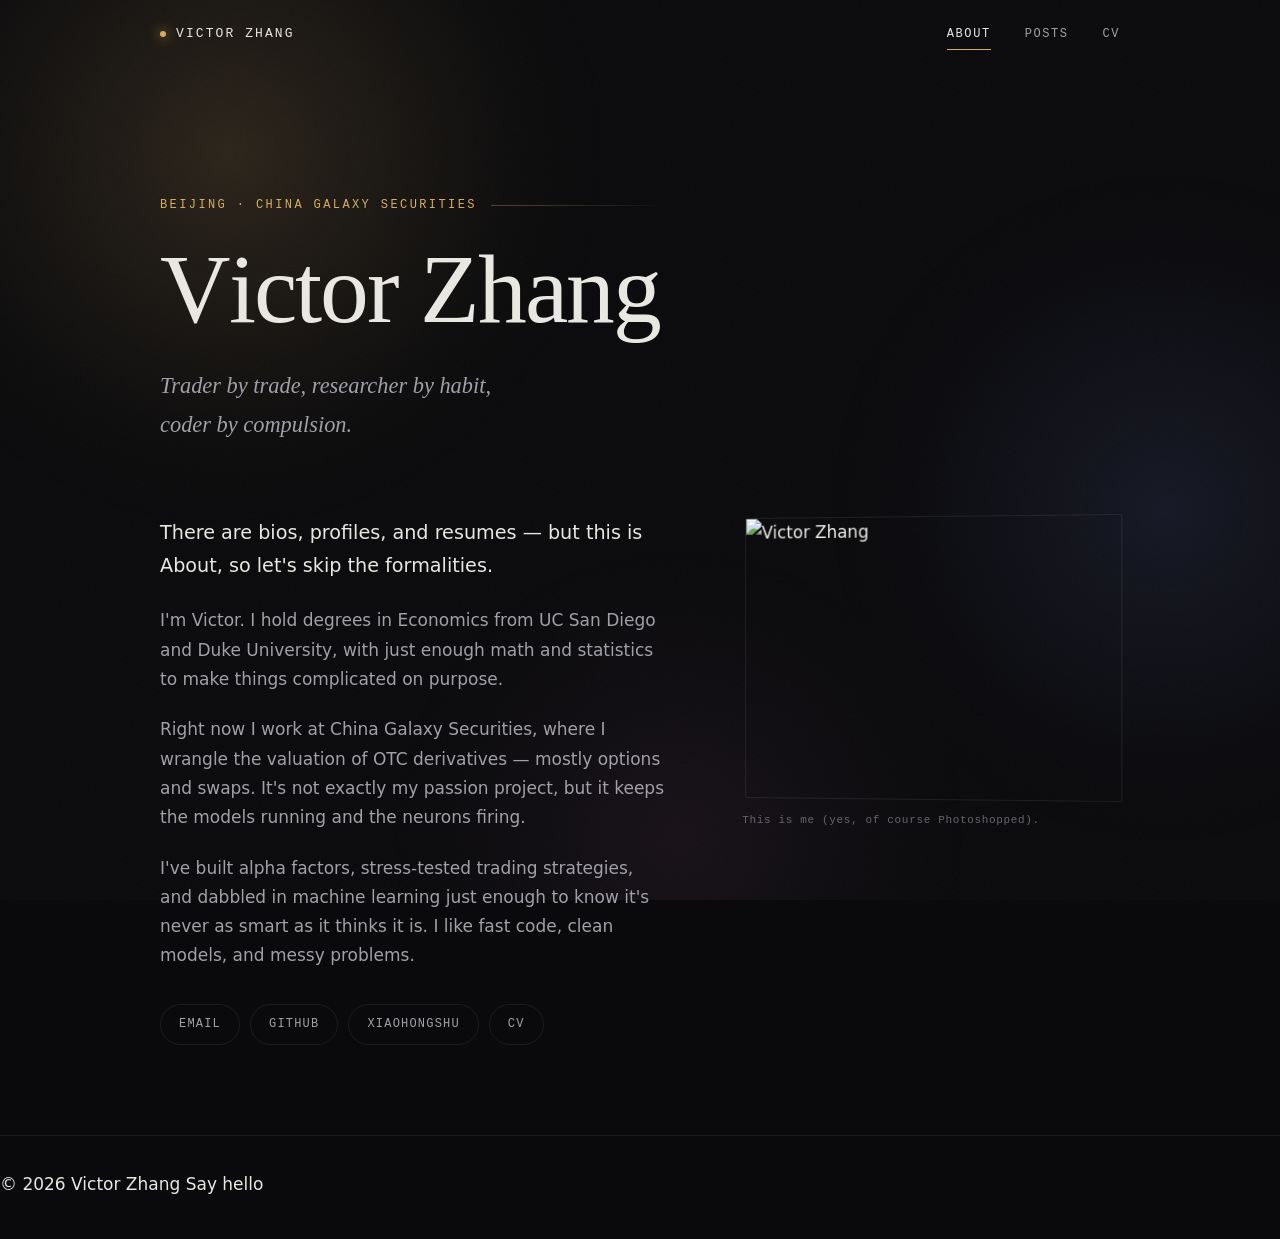
==== index.html @ 8b6b2860 "Rebuild the site as plain static HTML Drop the vendored Minimal Mistakes theme (838 files) for hand-" ====
<!DOCTYPE html>
<html lang="en">
<head>
<meta charset="utf-8">
<script>document.documentElement.className += ' js';</script>
<meta name="viewport" content="width=device-width, initial-scale=1">
<title>Victor Zhang</title>
<meta name="description" content="Victor Zhang — valuation of OTC derivatives at China Galaxy Securities. Trader by trade, researcher by habit, coder by compulsion.">
<meta property="og:title" content="Victor Zhang">
<meta property="og:description" content="Trader by trade, researcher by habit, coder by compulsion.">
<meta property="og:type" content="website">
<link rel="icon" href="data:image/svg+xml,%3Csvg xmlns='http://www.w3.org/2000/svg' viewBox='0 0 32 32'%3E%3Crect width='32' height='32' rx='7' fill='%230a0a0c'/%3E%3Ctext x='16' y='22' font-family='Georgia,serif' font-size='17' fill='%23d6ac63' text-anchor='middle'%3EV%3C/text%3E%3C/svg%3E">
<link rel="stylesheet" href="/assets/style.css">
</head>
<body>

<div class="aurora" aria-hidden="true"><span></span><span></span><span></span></div>
<div class="grain" aria-hidden="true"></div>
<div class="spotlight" aria-hidden="true"></div>

<div class="shell">

  <header class="site-header">
    <div class="wrap">
      <a class="brand" href="/"><i></i><span>Victor Zhang</span></a>
      <!-- NAV:START -->
      <nav class="nav">
        <a href="/" aria-current="page">About</a>
        <a href="/posts/">Posts</a>
        <a href="/cv/">CV</a>
      </nav>
      <!-- NAV:END -->
    </div>
  </header>

  <main>

    <section class="hero wrap">
      <!-- EDIT: kicker (place / employer) -->
      <p class="kicker">Beijing · China Galaxy Securities</p>
      <!-- EDIT: headline -->
      <h1>Victor Zhang</h1>
      <!-- EDIT: subtitle -->
      <p class="tagline">Trader by trade, researcher by habit, coder by compulsion.</p>
    </section>

    <div class="wrap">
      <div class="about-grid">

        <div class="prose reveal">
          <!-- EDIT: body - one <p> per paragraph, copy a line to add one -->
          <p class="lede">There are bios, profiles, and resumes — but this is About, so let's skip the formalities.</p>

          <p>I'm Victor. I hold degrees in Economics from UC San Diego and Duke University, with just enough math and statistics to make things complicated on purpose.</p>

          <p>Right now I work at China Galaxy Securities, where I wrangle the valuation of OTC derivatives — mostly options and swaps. It's not exactly my passion project, but it keeps the models running and the neurons firing.</p>

          <p>I've built alpha factors, stress-tested trading strategies, and dabbled in machine learning just enough to know it's never as smart as it thinks it is. I like fast code, clean models, and messy problems.</p>

          <!-- EDIT: links - one <a> per button, href is the target -->
          <div class="links">
            <a href="mailto:v_zhang@icloud.com">Email</a>
            <a href="https://github.com/zhang-yuantong" target="_blank" rel="noopener">GitHub</a>
            <a href="https://xhslink.com/m/AfX2WPzIpBb" target="_blank" rel="noopener">Xiaohongshu</a>
            <a href="/cv/">CV</a>
          </div>
        </div>

        <figure class="portrait reveal" data-delay="1">
          <!-- EDIT: photo - overwrite assets/about_photo.jpg, CSS handles sizing -->
          <img src="/assets/about_photo.jpg" alt="Victor Zhang" width="1707" height="1280" loading="lazy">
          <figcaption>This is me (yes, of course Photoshopped).</figcaption>
        </figure>

      </div>
    </div>

  </main>

  <footer class="site-footer">
    <!-- FOOTER:START -->
    <span>© <span data-year></span> Victor Zhang</span>
    <span><a href="mailto:v_zhang@icloud.com">Say hello</a></span>
    <!-- FOOTER:END -->
  </footer>

</div>

<script src="/assets/main.js"></script>
</body>
</html>
---- assets/style.css ----
/* ==========================================================================
   Victor Zhang — personal site
   One stylesheet, no build step, no framework.
   ========================================================================== */

/* ---------- tokens ---------- */

:root {
  --bg:          #0a0a0c;
  --bg-soft:     #101014;
  --ink:         #e9e7e2;
  --ink-dim:     #a1a0a8;
  --ink-faint:   #66656e;
  --gold:        #d6ac63;
  --gold-line:   rgba(214, 172, 99, .35);
  --gold-wash:   rgba(214, 172, 99, .10);
  --line:        rgba(255, 255, 255, .075);
  --line-strong: rgba(255, 255, 255, .14);

  --serif: "Iowan Old Style", "Palatino Linotype", Palatino, Georgia, "Songti SC", serif;
  --sans:  -apple-system, BlinkMacSystemFont, "Segoe UI", "PingFang SC",
           "Hiragino Sans GB", "Microsoft YaHei", system-ui, sans-serif;
  --mono:  "SF Mono", SFMono-Regular, "Cascadia Code", Consolas, monospace;

  --page: 1040px;
  --prose: 68ch;
  --ease: cubic-bezier(.16, 1, .3, 1);
}

/* ---------- reset ---------- */

*, *::before, *::after { box-sizing: border-box; }

html {
  -webkit-text-size-adjust: 100%;
  scroll-behavior: smooth;
}

body {
  margin: 0;
  background: var(--bg);
  color: var(--ink);
  font-family: var(--sans);
  font-size: 17px;
  line-height: 1.72;
  -webkit-font-smoothing: antialiased;
  text-rendering: optimizeLegibility;
  overflow-x: hidden;
}

img { max-width: 100%; height: auto; display: block; }
a { color: inherit; text-decoration: none; }

::selection { background: var(--gold); color: #0a0a0c; }

:focus-visible {
  outline: 2px solid var(--gold);
  outline-offset: 3px;
  border-radius: 2px;
}

/* ---------- background layers ---------- */

/* Soft colour clouds. No CSS filter — a plain radial-gradient fade is
   nearly free to paint, while filter:blur() on surfaces this large forces
   software rendering on machines without GPU acceleration. */

.aurora {
  position: fixed;
  inset: 0;
  z-index: 0;
  pointer-events: none;
  overflow: hidden;
}

.aurora span {
  position: absolute;
  display: block;
  border-radius: 50%;
  opacity: .55;
}

.aurora span:nth-child(1) {
  width: 60vw; height: 60vw;
  top: -18vw; left: -12vw;
  background: radial-gradient(circle,
    rgba(214, 172, 99, .30) 0%,
    rgba(214, 172, 99, .13) 32%,
    rgba(214, 172, 99, .04) 52%,
    transparent 70%);
  animation: drift-a 26s var(--ease) infinite alternate;
}

.aurora span:nth-child(2) {
  width: 54vw; height: 54vw;
  top: 18vh; right: -18vw;
  background: radial-gradient(circle,
    rgba(96, 110, 190, .26) 0%,
    rgba(96, 110, 190, .11) 32%,
    rgba(96, 110, 190, .03) 52%,
    transparent 70%);
  animation: drift-b 32s var(--ease) infinite alternate;
}

.aurora span:nth-child(3) {
  width: 46vw; height: 46vw;
  bottom: -18vw; left: 30vw;
  background: radial-gradient(circle,
    rgba(150, 90, 140, .18) 0%,
    rgba(150, 90, 140, .08) 32%,
    transparent 70%);
  animation: drift-c 38s var(--ease) infinite alternate;
}

@keyframes drift-a {
  to { transform: translate3d(9vw, 7vh, 0) scale(1.22); }
}
@keyframes drift-b {
  to { transform: translate3d(-11vw, 9vh, 0) scale(1.16); }
}
@keyframes drift-c {
  to { transform: translate3d(7vw, -9vh, 0) scale(1.24); }
}

/* film grain, keeps the flat gradient from banding */
.grain {
  position: fixed;
  inset: 0;
  z-index: 1;
  pointer-events: none;
  opacity: .035;
  background-image: url("data:image/svg+xml,%3Csvg xmlns='http://www.w3.org/2000/svg' width='200' height='200'%3E%3Cfilter id='n'%3E%3CfeTurbulence type='fractalNoise' baseFrequency='.82' numOctaves='3'/%3E%3C/filter%3E%3Crect width='200' height='200' filter='url(%23n)'/%3E%3C/svg%3E");
}

/* Soft light that follows the pointer. A small element moved with transform
   is far cheaper than repainting a full-screen gradient on every move. */

.spotlight {
  position: fixed;
  top: -300px;
  left: -300px;
  width: 600px;
  height: 600px;
  border-radius: 50%;
  z-index: 1;
  pointer-events: none;
  opacity: 0;
  transition: opacity .6s ease;
  transform: translate3d(var(--mx, 50vw), var(--my, 30vh), 0);
  background: radial-gradient(circle,
    rgba(214, 172, 99, .10),
    rgba(214, 172, 99, .04) 42%,
    transparent 70%);
}
body.has-pointer .spotlight { opacity: 1; }

/* ---------- shell ---------- */

.shell {
  position: relative;
  z-index: 2;
  min-height: 100vh;
  display: flex;
  flex-direction: column;
}

.wrap {
  width: 100%;
  max-width: var(--page);
  margin-inline: auto;
  padding-inline: clamp(20px, 5vw, 40px);
}

main { flex: 1; }

/* ---------- header ---------- */

.site-header {
  position: sticky;
  top: 0;
  z-index: 20;
  background: rgba(10, 10, 12, 0);
  border-bottom: 1px solid transparent;
  transition: background .3s ease, border-color .3s ease;
}

.site-header.is-scrolled {
  background: rgba(10, 10, 12, .94);
  border-bottom-color: var(--line);
}

.site-header .wrap {
  height: 68px;
  display: flex;
  align-items: center;
  justify-content: space-between;
  gap: 24px;
}

.brand {
  font-family: var(--mono);
  font-size: 13px;
  letter-spacing: .16em;
  text-transform: uppercase;
  color: var(--ink);
  display: inline-flex;
  align-items: center;
  gap: 10px;
}

.brand i {
  width: 6px; height: 6px;
  border-radius: 50%;
  background: var(--gold);
  box-shadow: 0 0 12px var(--gold);
  animation: pulse 2.6s ease-in-out infinite;
}

@keyframes pulse {
  0%, 100% { opacity: .45; transform: scale(.85); }
  50%      { opacity: 1;   transform: scale(1.15); }
}

.nav {
  display: flex;
  gap: clamp(16px, 3vw, 34px);
  font-family: var(--mono);
  font-size: 12px;
  letter-spacing: .13em;
  text-transform: uppercase;
}

.nav a {
  position: relative;
  color: var(--ink-dim);
  padding-block: 6px;
  transition: color .3s ease;
}

.nav a::after {
  content: "";
  position: absolute;
  left: 0; bottom: 0;
  width: 100%; height: 1px;
  background: var(--gold);
  transform: scaleX(0);
  transform-origin: right;
  transition: transform .45s var(--ease);
}

.nav a:hover,
.nav a[aria-current="page"] { color: var(--ink); }

.nav a:hover::after,
.nav a[aria-current="page"]::after {
  transform: scaleX(1);
  transform-origin: left;
}

/* ---------- hero ---------- */

.hero {
  padding-block: clamp(64px, 14vh, 148px) clamp(40px, 8vh, 96px);
  position: relative;
}

.kicker {
  font-family: var(--mono);
  font-size: 12px;
  letter-spacing: .2em;
  text-transform: uppercase;
  color: var(--gold);
  margin: 0 0 26px;
  display: flex;
  align-items: center;
  gap: 14px;
}

.kicker::after {
  content: "";
  height: 1px;
  flex: 1;
  max-width: 180px;
  background: linear-gradient(90deg, var(--gold-line), transparent);
}

.hero h1 {
  font-family: var(--serif);
  font-weight: 400;
  font-size: clamp(2.9rem, 8.4vw, 6.1rem);
  line-height: .98;
  letter-spacing: -.02em;
  margin: 0;
  max-width: 16ch;
}

/* per-character entrance; JS wraps each glyph in .ch */
.hero h1 .ch {
  display: inline-block;
  white-space: pre;
  opacity: 0;
  transform: translateY(.5em) rotateX(-55deg);
  filter: blur(5px);
  transform-origin: 50% 100%;
  animation: char-in .95s var(--ease) forwards;
  animation-delay: calc(var(--i) * 45ms + 120ms);
}

@keyframes char-in {
  to { opacity: 1; transform: none; filter: blur(0); }
}

.hero .tagline {
  font-family: var(--serif);
  font-style: italic;
  font-size: clamp(1.05rem, 2vw, 1.4rem);
  color: var(--ink-dim);
  margin: 30px 0 0;
  max-width: 34ch;
  opacity: 0;
  animation: fade-up 1s var(--ease) .85s forwards;
}

@keyframes fade-up {
  from { opacity: 0; transform: translateY(14px); }
  to   { opacity: 1; transform: none; }
}

/* ---------- prose blocks ---------- */

.lede {
  font-size: clamp(1.06rem, 1.6vw, 1.2rem);
  color: var(--ink);
  max-width: var(--prose);
}

.lede + .lede { margin-top: 1.1em; }

.prose {
  max-width: var(--prose);
  color: var(--ink-dim);
}

.prose p { margin: 0 0 1.25em; }
.prose p:last-child { margin-bottom: 0; }
.prose strong { color: var(--ink); font-weight: 600; }

.prose a {
  color: var(--gold);
  border-bottom: 1px solid var(--gold-line);
  transition: background .3s ease, border-color .3s ease;
}
.prose a:hover {
  background: var(--gold-wash);
  border-bottom-color: var(--gold);
}

.about-grid {
  display: grid;
  grid-template-columns: minmax(0, 1.35fr) minmax(0, 1fr);
  gap: clamp(32px, 6vw, 72px);
  align-items: start;
  padding-bottom: clamp(56px, 10vh, 104px);
}

.portrait { margin: 0; }

.portrait img {
  width: 100%;
  border-radius: 2px;
  border: 1px solid var(--line);
  filter: saturate(.85) contrast(1.04);
  transform: perspective(900px) rotateY(-4deg);
  transition: transform .8s var(--ease), border-color .5s ease, filter .8s ease;
}

.portrait:hover img {
  transform: perspective(900px) rotateY(0deg) translateY(-4px);
  border-color: var(--line-strong);
  filter: saturate(1) contrast(1.06);
}

.portrait figcaption {
  margin-top: 12px;
  font-family: var(--mono);
  font-size: 11px;
  letter-spacing: .06em;
  line-height: 1.5;
  color: var(--ink-faint);
}

.section {
  padding-block: clamp(56px, 9vh, 96px);
  border-top: 1px solid var(--line);
}

.section-head {
  display: flex;
  align-items: baseline;
  justify-content: space-between;
  gap: 20px;
  margin-bottom: 34px;
}

.section-head h2 {
  font-family: var(--mono);
  font-size: 12px;
  letter-spacing: .2em;
  text-transform: uppercase;
  color: var(--ink-faint);
  font-weight: 400;
  margin: 0;
}

.section-head a {
  font-family: var(--mono);
  font-size: 12px;
  letter-spacing: .1em;
  color: var(--gold);
  transition: opacity .3s ease;
}
.section-head a:hover { opacity: .7; }

/* ---------- link row ---------- */

.links {
  display: flex;
  flex-wrap: wrap;
  gap: 10px;
  margin-top: 34px;
}

.links a {
  font-family: var(--mono);
  font-size: 12px;
  letter-spacing: .1em;
  text-transform: uppercase;
  color: var(--ink-dim);
  border: 1px solid var(--line);
  border-radius: 999px;
  padding: 9px 18px;
  transition: color .35s ease, border-color .35s ease, background .35s ease,
              transform .35s var(--ease);
}

.links a:hover {
  color: var(--bg);
  background: var(--gold);
  border-color: var(--gold);
  transform: translateY(-2px);
}

/* ---------- post list ---------- */

.post-list { border-top: 1px solid var(--line); }

.post-row {
  display: grid;
  grid-template-columns: 118px minmax(0, 1fr) 24px;
  gap: clamp(16px, 3vw, 34px);
  align-items: baseline;
  padding: 26px 0;
  border-bottom: 1px solid var(--line);
  position: relative;
}

.post-row::before {
  content: "";
  position: absolute;
  inset: 0 -16px;
  background: linear-gradient(90deg, var(--gold-wash), transparent 70%);
  opacity: 0;
  transform: scaleX(.96);
  transform-origin: left;
  transition: opacity .45s ease, transform .55s var(--ease);
  pointer-events: none;
}

.post-row:hover::before { opacity: 1; transform: scaleX(1); }

.post-row time {
  font-family: var(--mono);
  font-size: 12px;
  letter-spacing: .06em;
  color: var(--ink-faint);
  position: relative;
}

.post-row h3 {
  font-family: var(--serif);
  font-weight: 400;
  font-size: clamp(1.15rem, 2.1vw, 1.5rem);
  line-height: 1.3;
  margin: 0 0 6px;
  position: relative;
  transition: color .35s ease, transform .5s var(--ease);
}

.post-row:hover h3 { color: var(--gold); transform: translateX(4px); }

.post-row p {
  margin: 0;
  font-size: .93rem;
  color: var(--ink-faint);
  position: relative;
  max-width: 62ch;
}

.post-row .go {
  font-family: var(--mono);
  color: var(--ink-faint);
  position: relative;
  transition: transform .45s var(--ease), color .35s ease;
}

.post-row:hover .go { transform: translateX(5px); color: var(--gold); }

.tags {
  display: flex;
  gap: 8px;
  margin-top: 12px;
  flex-wrap: wrap;
}

.tags span {
  font-family: var(--mono);
  font-size: 10px;
  letter-spacing: .1em;
  text-transform: uppercase;
  color: var(--ink-faint);
  border: 1px solid var(--line);
  border-radius: 999px;
  padding: 2px 9px;
}

/* ---------- article ---------- */

.article-head {
  padding-block: clamp(56px, 10vh, 108px) clamp(28px, 5vh, 48px);
  max-width: var(--prose);
}

.article-head h1 {
  font-family: var(--serif);
  font-weight: 400;
  font-size: clamp(1.9rem, 4.6vw, 3.1rem);
  line-height: 1.14;
  letter-spacing: -.015em;
  margin: 18px 0 0;
}

.article-meta {
  font-family: var(--mono);
  font-size: 12px;
  letter-spacing: .1em;
  color: var(--ink-faint);
  display: flex;
  gap: 18px;
  flex-wrap: wrap;
}

.article-body {
  max-width: var(--prose);
  padding-bottom: clamp(56px, 10vh, 96px);
}

.article-body > p,
.article-body > ul,
.article-body > ol { color: var(--ink-dim); margin: 0 0 1.35em; }

.article-body h2 {
  font-family: var(--serif);
  font-weight: 400;
  font-size: clamp(1.35rem, 2.6vw, 1.8rem);
  margin: 2.2em 0 .7em;
  color: var(--ink);
  padding-bottom: .35em;
  border-bottom: 1px solid var(--line);
}

.article-body h3 {
  font-family: var(--mono);
  font-size: 12px;
  letter-spacing: .16em;
  text-transform: uppercase;
  color: var(--gold);
  font-weight: 400;
  margin: 2em 0 .8em;
}

.article-body ul,
.article-body ol { padding-left: 1.3em; }
.article-body ul ul { margin: .5em 0 .2em; padding-left: 1.1em; }
.article-body li { margin-bottom: .55em; }
.article-body li::marker { color: var(--gold-line); }

.article-body a {
  color: var(--gold);
  border-bottom: 1px solid var(--gold-line);
  transition: background .3s ease, border-color .3s ease;
}
.article-body a:hover { background: var(--gold-wash); border-bottom-color: var(--gold); }

.article-body code {
  font-family: var(--mono);
  font-size: .86em;
  background: rgba(255, 255, 255, .05);
  border: 1px solid var(--line);
  border-radius: 3px;
  padding: .1em .38em;
  color: var(--ink);
}

.article-body pre {
  background: var(--bg-soft);
  border: 1px solid var(--line);
  border-radius: 4px;
  padding: 18px 20px;
  overflow-x: auto;
  margin: 0 0 1.6em;
  font-size: .84rem;
  line-height: 1.65;
}

.article-body pre code {
  background: none;
  border: 0;
  padding: 0;
  color: var(--ink-dim);
}

.article-body blockquote {
  margin: 0 0 1.5em;
  padding-left: 18px;
  border-left: 2px solid var(--gold-line);
  color: var(--ink-faint);
  font-style: italic;
}

/* math */
.katex { font-size: 1.02em; }
.katex-display {
  margin: 1.7em 0;
  padding: 6px 0;
  overflow-x: auto;
  overflow-y: hidden;
}
.katex-display::-webkit-scrollbar { height: 4px; }
.katex-display::-webkit-scrollbar-thumb { background: var(--line-strong); border-radius: 2px; }

.reading-progress {
  position: fixed;
  top: 0; left: 0;
  height: 2px;
  width: 100%;
  transform: scaleX(0);
  transform-origin: left;
  background: linear-gradient(90deg, var(--gold-line), var(--gold));
  z-index: 40;
}

/* ---------- CV ---------- */

.cv-head {
  padding-block: clamp(56px, 10vh, 104px) clamp(32px, 5vh, 56px);
}

.cv-head h1 {
  font-family: var(--serif);
  font-weight: 400;
  font-size: clamp(2.1rem, 5.5vw, 3.6rem);
  line-height: 1.05;
  margin: 14px 0 18px;
}

.cv-contact {
  font-family: var(--mono);
  font-size: 12px;
  letter-spacing: .08em;
  color: var(--ink-faint);
  display: flex;
  gap: 20px;
  flex-wrap: wrap;
}

.cv-contact a { color: var(--gold); }
.cv-contact a:hover { border-bottom: 1px solid var(--gold); }

.cv-block {
  border-top: 1px solid var(--line);
  padding-block: clamp(30px, 5vh, 46px);
  display: grid;
  grid-template-columns: 150px minmax(0, 1fr);
  gap: clamp(18px, 4vw, 48px);
}

.cv-block > h2 {
  font-family: var(--mono);
  font-size: 11px;
  letter-spacing: .18em;
  text-transform: uppercase;
  color: var(--gold);
  font-weight: 400;
  margin: 6px 0 0;
  position: sticky;
  top: 92px;
  align-self: start;
}

.cv-item + .cv-item { margin-top: 30px; }

.cv-item-head {
  display: flex;
  justify-content: space-between;
  gap: 16px;
  align-items: baseline;
  flex-wrap: wrap;
}

.cv-item-head h3 {
  font-family: var(--serif);
  font-weight: 400;
  font-size: 1.14rem;
  margin: 0;
  color: var(--ink);
}

.cv-item-head .when {
  font-family: var(--mono);
  font-size: 11px;
  letter-spacing: .08em;
  color: var(--ink-faint);
  white-space: nowrap;
}

.cv-role {
  font-size: .9rem;
  color: var(--gold);
  margin: 4px 0 10px;
}

.cv-item ul {
  margin: 10px 0 0;
  padding-left: 1.1em;
  color: var(--ink-dim);
  font-size: .94rem;
}

.cv-item li { margin-bottom: .45em; }
.cv-item li::marker { color: var(--gold-line); }

.cv-note { color: var(--ink-dim); font-size: .94rem; margin: 0; }

/* ---------- footer ---------- */

.site-footer {
  border-top: 1px solid var(--line);
  padding-block: 34px 40px;
  margin-top: auto;
}

.site-footer .wrap {
  display: flex;
  justify-content: space-between;
  gap: 18px;
  flex-wrap: wrap;
  font-family: var(--mono);
  font-size: 11px;
  letter-spacing: .1em;
  text-transform: uppercase;
  color: var(--ink-faint);
}

.site-footer a { transition: color .3s ease; }
.site-footer a:hover { color: var(--gold); }

/* ---------- reveal on scroll ---------- */

/* Hidden only when JS is running (html.js set by an inline head script),
   so the site still reads fine with scripting off. */

.js .reveal {
  opacity: 0;
  transform: translateY(22px);
  transition: opacity .9s var(--ease), transform .9s var(--ease);
}

.js .reveal.in { opacity: 1; transform: none; }

.reveal[data-delay="1"] { transition-delay: .09s; }
.reveal[data-delay="2"] { transition-delay: .18s; }
.reveal[data-delay="3"] { transition-delay: .27s; }

@media print {
  .reveal, .js .reveal { opacity: 1 !important; transform: none !important; }
  .aurora, .grain, .spotlight, .reading-progress, .site-header { display: none !important; }
}

/* ---------- 404 ---------- */

.notfound {
  min-height: 62vh;
  display: grid;
  place-content: center;
  text-align: center;
  gap: 12px;
}

.notfound h1 {
  font-family: var(--serif);
  font-weight: 400;
  font-size: clamp(4rem, 14vw, 9rem);
  line-height: 1;
  margin: 0;
  color: var(--gold);
  opacity: .85;
}

.notfound p { color: var(--ink-faint); font-family: var(--mono); font-size: 12px; letter-spacing: .14em; text-transform: uppercase; }

/* ---------- page transitions (progressive) ---------- */

@view-transition { navigation: auto; }

::view-transition-old(root),
::view-transition-new(root) {
  animation-duration: .42s;
  animation-timing-function: var(--ease);
}

/* ---------- responsive ---------- */

@media (max-width: 780px) {
  body { font-size: 16px; }

  .about-grid { grid-template-columns: 1fr; }
  .portrait { max-width: 340px; order: -1; }

  .post-row {
    grid-template-columns: 1fr 20px;
    gap: 6px 16px;
  }
  .post-row time { grid-column: 1 / -1; }
  .post-row .go { grid-row: 2; grid-column: 2; align-self: center; }

  .cv-block { grid-template-columns: 1fr; gap: 12px; }
  .cv-block > h2 { position: static; }

  .site-header .wrap { height: 60px; }
  .brand span { display: none; }
}

/* ---------- low-spec fallback ----------

   Give <html> the class "lite" and the ambient layers plus every entrance
   animation are dropped, leaving a plain fast page. Useful on machines
   without GPU acceleration (remote desktops, locked-down laptops). */

.lite .aurora,
.lite .spotlight,
.lite .grain { display: none; }

.lite .hero h1 .ch {
  opacity: 1;
  transform: none;
  filter: none;
  animation: none;
}

.lite .reveal { opacity: 1 !important; transform: none !important; transition: none !important; }
.lite .hero .tagline { opacity: 1; animation: none; }

/* ---------- reduced motion ---------- */

@media (prefers-reduced-motion: reduce) {
  html { scroll-behavior: auto; }

  *, *::before, *::after {
    animation-duration: .001ms !important;
    animation-iteration-count: 1 !important;
    transition-duration: .001ms !important;
  }

  .hero h1 .ch,
  .hero .tagline,
  .reveal {
    opacity: 1 !important;
    transform: none !important;
    filter: none !important;
  }

  .spotlight { display: none; }
}
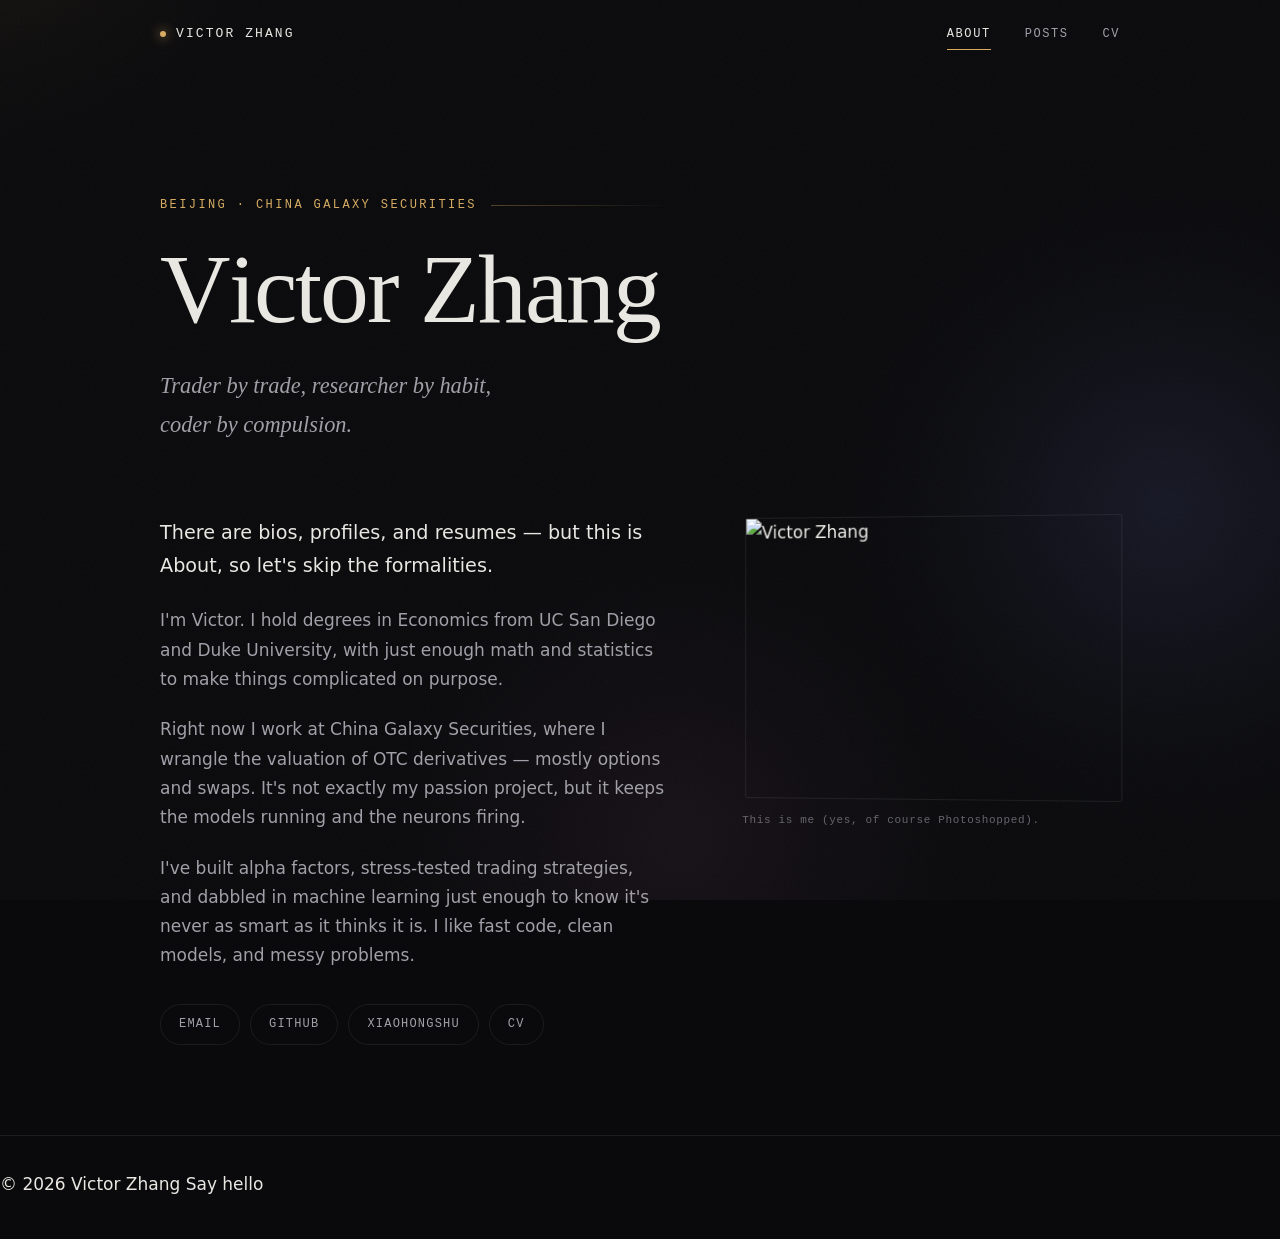
==== commit 7959d810: "Soften the background glow and move it into a partial The gold blob was centred inside the viewport," ====
--- a/index.html
+++ b/index.html
@@ -14,7 +14,9 @@
 </head>
 <body>
 
+<!-- AURORA:START -->
 <div class="aurora" aria-hidden="true"><span></span><span></span><span></span></div>
+<!-- AURORA:END -->
 <div class="grain" aria-hidden="true"></div>
 <div class="spotlight" aria-hidden="true"></div>
 
--- a/assets/style.css
+++ b/assets/style.css
@@ -66,7 +66,7 @@
    software rendering on machines without GPU acceleration. */
 
 .aurora {
-  position: fixed;
+  position: absolute;
   inset: 0;
   z-index: 0;
   pointer-events: none;
@@ -80,13 +80,17 @@
   opacity: .55;
 }
 
+/* Ambient light for the top of the page. The layer is absolutely positioned,
+   so it belongs to the top of the document and scrolls away instead of
+   sticking to the corner of the viewport. */
+
 .aurora span:nth-child(1) {
   width: 60vw; height: 60vw;
-  top: -18vw; left: -12vw;
+  top: -46vw; left: -34vw;
   background: radial-gradient(circle,
-    rgba(214, 172, 99, .30) 0%,
-    rgba(214, 172, 99, .13) 32%,
-    rgba(214, 172, 99, .04) 52%,
+    rgba(214, 172, 99, .20) 0%,
+    rgba(214, 172, 99, .10) 32%,
+    rgba(214, 172, 99, .03) 52%,
     transparent 70%);
   animation: drift-a 26s var(--ease) infinite alternate;
 }
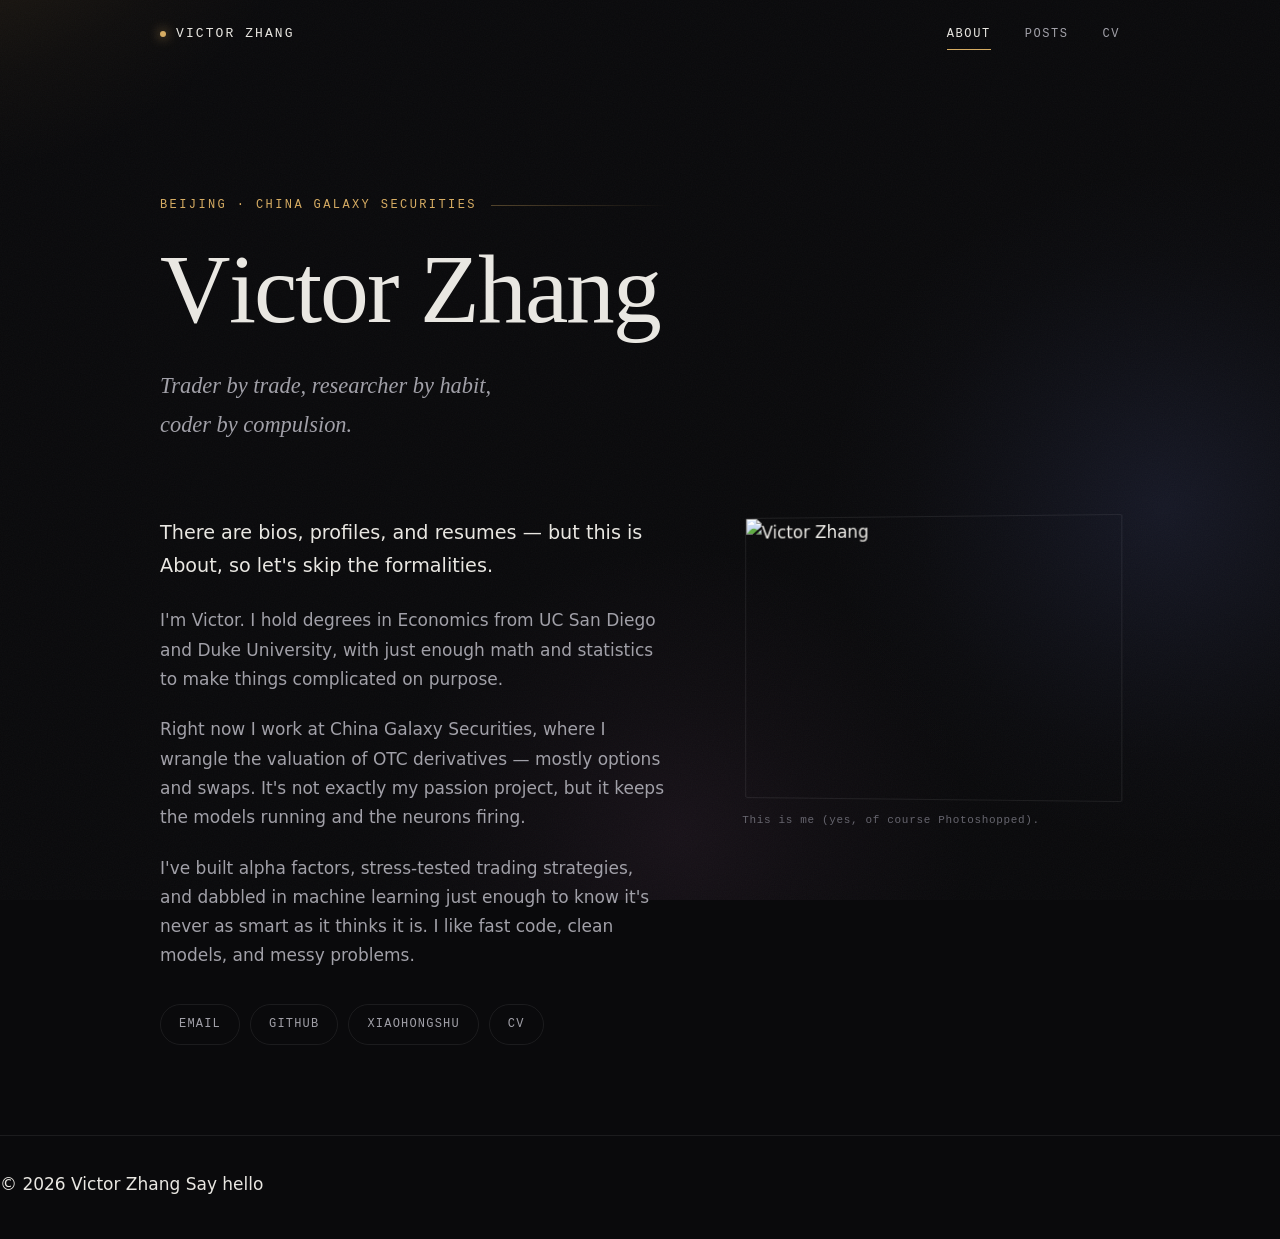
==== commit 1d87dda5: "Point links at the new GitHub username" ====
--- a/index.html
+++ b/index.html
@@ -62,7 +62,7 @@
           <!-- EDIT: links - one <a> per button, href is the target -->
           <div class="links">
             <a href="mailto:v_zhang@icloud.com">Email</a>
-            <a href="https://github.com/zhang-yuantong" target="_blank" rel="noopener">GitHub</a>
+            <a href="https://github.com/zhangyuantong" target="_blank" rel="noopener">GitHub</a>
             <a href="https://xhslink.com/m/AfX2WPzIpBb" target="_blank" rel="noopener">Xiaohongshu</a>
             <a href="/cv/">CV</a>
           </div>
--- a/assets/style.css
+++ b/assets/style.css
@@ -88,9 +88,9 @@
   width: 60vw; height: 60vw;
   top: -46vw; left: -34vw;
   background: radial-gradient(circle,
-    rgba(214, 172, 99, .20) 0%,
-    rgba(214, 172, 99, .10) 32%,
-    rgba(214, 172, 99, .03) 52%,
+    rgba(206, 156, 74, .36) 0%,
+    rgba(206, 156, 74, .17) 32%,
+    rgba(206, 156, 74, .05) 52%,
     transparent 70%);
   animation: drift-a 26s var(--ease) infinite alternate;
 }
